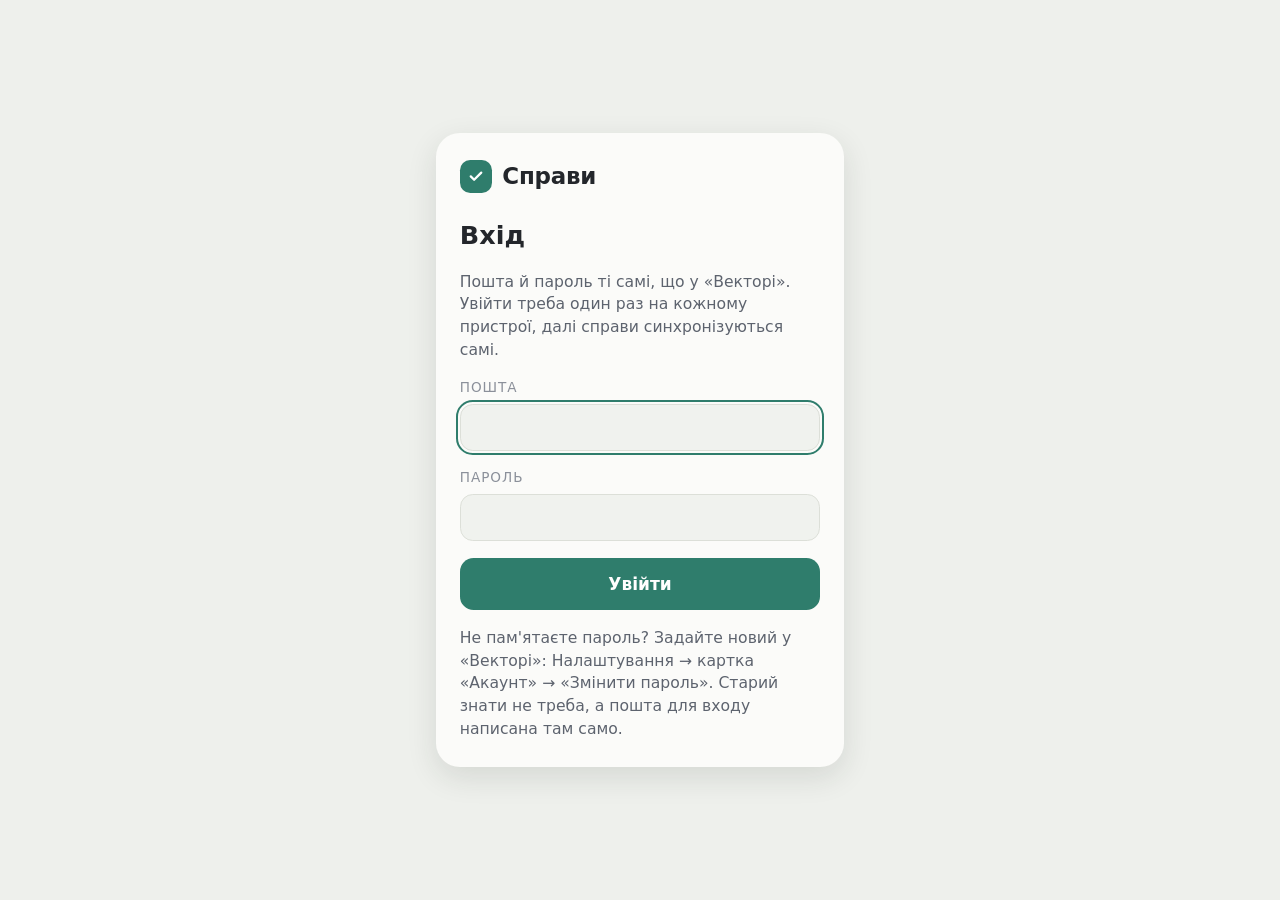
==== index.html @ 775b9eae "Дата: свій календарик з понеділка, дата як 16.11.2026 Чому: рідне поле дати малює календар мовою бра" ====
<!DOCTYPE html>
<html lang="uk">
<head>
<meta charset="utf-8">
<!-- resizes-content: коли відкрита клавіатура, панель додавання стоїть над нею, а не під -->
<meta name="viewport" content="width=device-width, initial-scale=1, viewport-fit=cover, interactive-widget=resizes-content">
<title>Справи</title>
<link rel="preconnect" href="https://fonts.googleapis.com">
<link rel="preconnect" href="https://fonts.gstatic.com" crossorigin>
<link href="https://fonts.googleapis.com/css2?family=Onest:wght@500;600;700&family=Golos+Text:wght@400;500;600&display=swap" rel="stylesheet">
<link rel="stylesheet" href="tasks.css">
<link rel="manifest" href="manifest.webmanifest">
<link rel="icon" href="icon.svg" type="image/svg+xml">
<link rel="apple-touch-icon" href="apple-touch-icon.png">
<meta name="theme-color" content="#16181d" media="(prefers-color-scheme: dark)">
<meta name="theme-color" content="#eef0ec" media="(prefers-color-scheme: light)">
<meta name="mobile-web-app-capable" content="yes">
<meta name="apple-mobile-web-app-capable" content="yes">
<meta name="apple-mobile-web-app-title" content="Справи">
<meta name="format-detection" content="telephone=no">
<!-- Виконується лише код цього сайту, а звʼязок — тільки з базою -->
<meta http-equiv="Content-Security-Policy" content="default-src 'self'; script-src 'self'; style-src 'self' 'unsafe-inline' https://fonts.googleapis.com; font-src 'self' data: https://fonts.gstatic.com; img-src 'self' data: blob:; connect-src 'self' https://kcxqienzhopnsqmykhqv.supabase.co https://api.mymemory.translated.net; worker-src 'self'; manifest-src 'self'; object-src 'none'; base-uri 'self'; form-action 'self'">
</head>
<body>

<!-- Вхід — поштою й паролем, один раз на кожному пристрої: далі він памʼятається. -->
<div class="login" id="login" hidden>
  <form class="login-card" id="loginForm" novalidate>
    <div class="brand"><span class="brand-mark"><svg width="18" height="18" viewBox="0 0 24 24" fill="none" stroke="currentColor" stroke-width="3" stroke-linecap="round" stroke-linejoin="round"><path d="M5 12.5l4.5 4.5L19 7.5"/></svg></span>Справи</div>
    <h1 class="login-title">Вхід</h1>
    <p class="login-hint">Пошта й пароль ті самі, що у «Векторі». Увійти треба один раз на кожному пристрої, далі справи синхронізуються самі.</p>
    <div class="field">
      <label for="lgEmail">Пошта</label>
      <input id="lgEmail" type="email" autocomplete="username" required>
    </div>
    <div class="field">
      <label for="lgPass">Пароль</label>
      <input id="lgPass" type="password" autocomplete="current-password" required>
    </div>
    <p class="login-err" id="lgErr" role="alert" hidden></p>
    <button class="btn primary" id="lgBtn" type="submit">Увійти</button>
    <p class="login-hint">Не пам'ятаєте пароль? Задайте новий у «Векторі»: Налаштування → картка «Акаунт» → «Змінити пароль». Старий знати не треба, а пошта для входу написана там само.</p>
  </form>
</div>

<div class="app" id="app" hidden>
  <aside class="side" id="side">
    <div class="brand"><span class="brand-mark"><svg width="18" height="18" viewBox="0 0 24 24" fill="none" stroke="currentColor" stroke-width="3" stroke-linecap="round" stroke-linejoin="round"><path d="M5 12.5l4.5 4.5L19 7.5"/></svg></span>Справи</div>
    <button class="btn-create" id="create" type="button"><svg width="18" height="18" viewBox="0 0 24 24" fill="none" stroke="currentColor" stroke-width="2.5" stroke-linecap="round"><path d="M12 5v14M5 12h14"/></svg>Нове завдання</button>
    <nav class="nav" id="views"></nav>
    <div class="side-label"><span>Списки</span></div>
    <div class="nav" id="lists"></div>
    <form class="new-list" id="newListForm"><input id="newListName" placeholder="Новий список" autocomplete="off" aria-label="Назва нового списку"><button class="icon-btn" type="submit" aria-label="Створити список"><svg width="20" height="20" viewBox="0 0 24 24" fill="none" stroke="currentColor" stroke-width="2.2" stroke-linecap="round"><path d="M12 5v14M5 12h14"/></svg></button></form>
    <div class="side-foot">
      <div>Тема</div>
      <div class="seg" id="themes"></div>
      <div>Розмір тексту</div>
      <div class="seg" id="sizes"></div>
      <div class="sync" id="sync" data-s="wait"><i></i><span>Підключення…</span></div>
    </div>
  </aside>
  <main class="main">
    <!-- Телефон: компактна шапка, що не їде з прокруткою, — дата, поступ дня й вкладки списків -->
    <div class="topbar" id="topbar">
      <div class="topbar-row">
        <button class="icon-btn" id="menuBtn" type="button" aria-label="Меню"><svg width="22" height="22" viewBox="0 0 24 24" fill="none" stroke="currentColor" stroke-width="2" stroke-linecap="round"><path d="M4 7h16M4 12h16M4 17h16"/></svg></button>
        <div class="top-title" id="topTitle">Справи</div>
        <div class="top-prog" id="topProg"></div>
      </div>
      <div class="tabs" id="mtabs" role="tablist" hidden></div>
    </div>
    <header class="head" id="head"></header>
    <div class="board" id="board"></div>
  </main>
  <!-- Телефон: розділи внизу, під великим пальцем, і кнопка нового завдання -->
  <nav class="bnav" id="bnav" aria-label="Розділи"></nav>
  <button class="fab" id="fab" type="button" aria-label="Нове завдання"><svg width="26" height="26" viewBox="0 0 24 24" fill="none" stroke="currentColor" stroke-width="2.4" stroke-linecap="round"><path d="M12 5v14M5 12h14"/></svg></button>
</div>
<div id="layer"></div>
<div id="sheet"></div>
<!-- План на день, «Що заважає?» і двохвилинний таймер — шарами, одне над одним -->
<div id="plan"></div>
<div id="help"></div>
<div id="kick"></div>
<div id="toast-slot"></div>
<!-- Переклад назви завдання: з'являється при наведенні чи тапом по значку -->
<div id="tip" class="tip" role="tooltip" hidden></div>

<script src="config.js"></script>
<script src="lingo.js"></script>
<script src="calendar.js"></script>
<script src="datepick.js"></script>
<script src="tasks.js"></script>
</body>
</html>
---- tasks.css ----
/* Справи — особистий список задач. Палітра темна за замовчуванням і м'яка:
   графітовий фон, не чисто білий текст, приглушений шавлієвий акцент. */

:root {
  --bg: #16181d;
  --surface: #1e2128;
  --surface-2: #272b34;
  --line: #323743;
  --fg: #e3e5ea;
  --muted: #9aa0ad;
  --faint: #6c7280;
  --accent: #82c8b8;
  --accent-ink: #0f2a24;
  --accent-soft: rgba(130, 200, 184, .14);
  --warn: #e7a17f;
  --warn-soft: rgba(231, 161, 127, .14);
  --star: #e8c776;
  --sky: #8fb0e0;
  --shadow: 0 10px 30px rgba(0, 0, 0, .35);
  --font-display: "Onest", "Segoe UI", system-ui, sans-serif;
  --font-body: "Golos Text", "Segoe UI", system-ui, sans-serif;
  --fs: 17px;
  color-scheme: dark;
}
@media (prefers-color-scheme: light) {
  :root:not([data-theme="dark"]) {
    --bg: #eef0ec; --surface: #fbfbf9; --surface-2: #f0f2ee; --line: #dcdfd8;
    --fg: #23262b; --muted: #5d636e; --faint: #8b909a;
    --accent: #2f7d6c; --accent-ink: #ffffff; --accent-soft: rgba(47, 125, 108, .11);
    --warn: #b65a35; --warn-soft: rgba(182, 90, 53, .1); --star: #c08a12; --sky: #4f78b8;
    --shadow: 0 10px 30px rgba(30, 40, 35, .12);
    color-scheme: light;
  }
}
:root[data-theme="light"] {
  --bg: #eef0ec; --surface: #fbfbf9; --surface-2: #f0f2ee; --line: #dcdfd8;
  --fg: #23262b; --muted: #5d636e; --faint: #8b909a;
  --accent: #2f7d6c; --accent-ink: #ffffff; --accent-soft: rgba(47, 125, 108, .11);
  --warn: #b65a35; --warn-soft: rgba(182, 90, 53, .1); --star: #c08a12; --sky: #4f78b8;
  --shadow: 0 10px 30px rgba(30, 40, 35, .12);
  color-scheme: light;
}

* { box-sizing: border-box; }
html { font-size: var(--fs); -webkit-text-size-adjust: 100%; }
html, body { height: 100%; }
body {
  margin: 0; background: var(--bg); color: var(--fg); font-family: var(--font-body); font-size: 1rem; line-height: 1.45;
  padding-top: env(safe-area-inset-top, 0px); padding-bottom: env(safe-area-inset-bottom, 0px);
}
[hidden] { display: none !important; }
button, input, textarea, select { font: inherit; color: inherit; }
button { cursor: pointer; background: none; border: 0; padding: 0; }
:focus-visible { outline: 2px solid var(--accent); outline-offset: 2px; border-radius: 6px; }
@media (prefers-reduced-motion: reduce) { * { transition: none !important; animation: none !important; } }

/* ---------- вхід ---------- */
.login { min-height: 100%; display: grid; place-items: center; padding: 1.5rem max(16px, env(safe-area-inset-right, 0px)) 1.5rem max(16px, env(safe-area-inset-left, 0px)); }
.login-card { width: min(24rem, 100%); background: var(--surface); border-radius: 1.4rem; padding: 1.6rem 1.4rem; display: flex; flex-direction: column; gap: 1rem; box-shadow: var(--shadow); }
.login-title { font-family: var(--font-display); font-size: 1.5rem; margin: .4rem 0 0; }
.login-hint { margin: 0; color: var(--muted); font-size: .92rem; }
.login-err { margin: 0; color: var(--warn); font-size: .92rem; }
.login .btn.primary { padding: .75rem 1rem; }

/* ---------- каркас ---------- */
/* рядок сітки рівно у висоту вікна: інакше дошка росла б з найдовшим списком і горталась би вся сторінка */
.app { display: grid; grid-template-columns: min(17rem, 300px) 1fr; grid-template-rows: minmax(0, 1fr); height: 100%; }
.side {
  padding-block: 1.25rem; padding-left: max(16px, env(safe-area-inset-left, 0px)); padding-right: 1rem;
  display: flex; flex-direction: column; gap: 1.25rem; overflow-y: auto; border-right: 1px solid var(--line);
}
.brand { display: flex; align-items: center; gap: .6rem; font-family: var(--font-display); font-weight: 700; font-size: 1.35rem; letter-spacing: -.01em; }
.brand-mark { width: 1.9rem; height: 1.9rem; border-radius: .6rem; background: var(--accent); color: var(--accent-ink); display: grid; place-items: center; flex: none; }
.btn-create {
  display: inline-flex; align-items: center; gap: .55rem; align-self: flex-start;
  background: var(--accent); color: var(--accent-ink); font-weight: 600; padding: .75rem 1.2rem; border-radius: 1rem;
}
.btn-create:hover { filter: brightness(1.06); }
.nav { display: flex; flex-direction: column; gap: .15rem; }
.nav-item { display: flex; align-items: center; gap: .7rem; padding: .6rem .8rem; border-radius: .75rem; text-align: left; width: 100%; color: var(--muted); }
.nav-item:hover { background: var(--surface-2); color: var(--fg); }
.nav-item[aria-current="true"] { background: var(--accent-soft); color: var(--fg); font-weight: 600; }
.nav-item .count { margin-left: auto; font-size: .85rem; color: var(--faint); font-variant-numeric: tabular-nums; }
.side-label { font-size: .78rem; text-transform: uppercase; letter-spacing: .08em; color: var(--faint); padding: 0 .8rem; }
/* Рядок списку: квадратик — показувати на дошці чи ні, назва — відкрити список */
.list-row { display: flex; align-items: center; gap: .2rem; padding: 0 .5rem 0 .3rem; border-radius: .75rem; }
.list-row:hover { background: var(--surface-2); }
.list-row[aria-current="true"] { background: var(--accent-soft); }
.list-row.drop-before { box-shadow: inset 0 2px 0 var(--accent); }
.list-row.drop-after { box-shadow: inset 0 -2px 0 var(--accent); }
.list-row .dot { position: relative; width: 2.2rem; height: 2.4rem; flex: none; display: grid; place-items: center; border-radius: .6rem; }
.list-row .dot::before { content: ""; width: 1.05rem; height: 1.05rem; border-radius: .35rem; border: 2px solid var(--c); box-sizing: border-box; }
.list-row .dot[aria-checked="true"]::before { background: var(--c); }
.list-row .dot[aria-checked="true"]::after { content: ""; position: absolute; left: 50%; top: 50%; width: .32rem; height: .6rem; border: solid var(--bg); border-width: 0 2px 2px 0; transform: translate(-50%, -62%) rotate(45deg); }
.list-row .name { flex: 1; min-width: 0; padding: .55rem .3rem; text-align: left; overflow: hidden; text-overflow: ellipsis; white-space: nowrap; }
.list-row .dot[aria-checked="false"] + .name { color: var(--muted); }
.list-row .count { font-size: .85rem; color: var(--faint); font-variant-numeric: tabular-nums; }
.new-list { display: flex; gap: .4rem; padding: 0 .3rem; }
.new-list input { flex: 1; min-width: 0; background: var(--surface); border: 1px solid var(--line); border-radius: .7rem; padding: .5rem .7rem; }
.side-foot { margin-top: auto; display: flex; flex-direction: column; gap: .6rem; font-size: .88rem; color: var(--muted); }
.seg { display: inline-flex; align-self: flex-start; background: var(--surface); border: 1px solid var(--line); border-radius: .7rem; padding: .2rem; gap: .2rem; }
.seg button { padding: .3rem .65rem; border-radius: .5rem; color: var(--muted); font-size: .88rem; }
.seg button[aria-pressed="true"] { background: var(--surface-2); color: var(--fg); }
.sync { display: flex; align-items: center; gap: .5rem; }
.sync i { width: .55rem; height: .55rem; border-radius: 50%; background: var(--faint); flex: none; }
.sync[data-s="ok"] i { background: var(--accent); }
.sync[data-s="local"] i, .sync[data-s="error"] i { background: var(--warn); }

.main { min-width: 0; min-height: 0; display: flex; flex-direction: column; height: 100%; }
.topbar { display: none; align-items: center; gap: .8rem; padding-block: .8rem; padding-left: max(16px, env(safe-area-inset-left, 0px)); padding-right: max(16px, env(safe-area-inset-right, 0px)); border-bottom: 1px solid var(--line); }
.icon-btn { width: 2.4rem; height: 2.4rem; border-radius: .75rem; display: grid; place-items: center; color: var(--muted); flex: none; }
.icon-btn:hover { background: var(--surface-2); color: var(--fg); }

.head { display: flex; flex-wrap: wrap; align-items: flex-end; justify-content: space-between; gap: .6rem 1.5rem; padding-block: 1.4rem .1rem; padding-left: 1.25rem; padding-right: max(16px, env(safe-area-inset-right, 0px)); }
.head-date { font-family: var(--font-display); font-weight: 700; font-size: 1.75rem; letter-spacing: -.015em; line-height: 1.15; text-wrap: balance; }
.head-sum { display: flex; align-items: center; gap: .8rem; color: var(--muted); font-size: .95rem; flex-wrap: wrap; }
.head-sum b { color: var(--fg); font-weight: 600; }
.head-sum .late { color: var(--warn); }
.bar { width: 9rem; height: .45rem; border-radius: 999px; background: var(--line); overflow: hidden; }
.bar i { display: block; height: 100%; background: var(--accent); border-radius: inherit; transition: width .4s ease; }

.board {
  flex: 1; min-height: 0; overflow: auto; display: flex; align-items: flex-start; gap: 1rem;
  padding-block: 1.25rem; padding-left: 1.25rem; padding-right: max(16px, env(safe-area-inset-right, 0px));
}
/* Колонки ділять ширину порівну, тож кілька списків уміщаються й з великим текстом.
   Довгий список гортається всередині своєї колонки, не рухаючи решту дошки. */
.col { flex: 1 1 0; min-width: 14rem; max-height: 100%; background: var(--surface); border-radius: 1.25rem; padding: 1rem .6rem .7rem; display: flex; flex-direction: column; gap: .2rem; }
/* один список на всю ширину читати важко: обмежуємо й ставимо по центру */
.col:only-child { max-width: 52rem; margin-inline: auto; }
.col-body {
  flex: 1 1 auto; min-height: 0; overflow-y: auto; overscroll-behavior: contain; display: flex; flex-direction: column; gap: .2rem;
  scrollbar-width: thin; scrollbar-color: var(--line) transparent;
  /* краї м'яко згасають: рядок, що ховається за край, не виглядає обрізаним */
  padding-block: .5rem; margin-block: -.3rem;
  -webkit-mask-image: linear-gradient(to bottom, transparent, #000 .6rem, #000 calc(100% - .6rem), transparent);
  mask-image: linear-gradient(to bottom, transparent, #000 .6rem, #000 calc(100% - .6rem), transparent);
}
.board { scrollbar-width: thin; scrollbar-color: var(--line) transparent; }
.col.drop-col { outline: 2px dashed color-mix(in srgb, var(--accent) 55%, transparent); outline-offset: -2px; }
.col-dot { width: .75rem; height: .75rem; border-radius: 50%; background: var(--c); flex: none; }
.pill { font-size: .8rem; font-weight: 600; color: var(--muted); background: var(--surface-2); border-radius: 999px; padding: .1rem .55rem; font-variant-numeric: tabular-nums; }
/* Назва списку — звичайним текстом: крапка й лічильник ідуть у рядку разом з нею, слова
   переносяться цілими (не «COMPRA / S»), а кнопку «⋮» в куті обтікає лише перший рядок. */
.col-head { padding: 0 .35rem .35rem .55rem; }
.col-head::after { content: ""; display: block; clear: both; }
.col-head .menu-wrap { float: right; margin: -.1rem -.1rem .1rem .3rem; }
.col-title { font-family: var(--font-display); font-weight: 600; font-size: 1.05rem; line-height: 1.35; overflow-wrap: break-word; text-wrap: pretty; padding-top: .3rem; }
.col-title .col-dot { display: inline-block; vertical-align: .06em; margin-right: .45rem; }
.col-title .pill { display: inline-block; vertical-align: .1em; margin-left: .4rem; }
/* у вузькій колонці лічильник ховаємо: він є біля списку в меню, а назві так просторіше */
.col { container-type: inline-size; }
@container (max-width: 19rem) { .col-title .pill { display: none; } }
.tabs { display: flex; gap: .5rem; overflow-x: auto; scrollbar-width: none; flex: none; padding-bottom: .1rem; }
.tabs::-webkit-scrollbar { display: none; }
.tab { flex: none; display: inline-flex; align-items: center; gap: .45rem; padding: .45rem .9rem; border-radius: 999px; background: var(--surface); color: var(--muted); border: 1px solid var(--line); }
.tab .col-dot { width: .6rem; height: .6rem; }
.tab[aria-selected="true"] { background: color-mix(in srgb, var(--c) 24%, var(--surface)); color: var(--fg); border-color: transparent; font-weight: 600; }
.tab small { font-size: .8rem; color: var(--faint); font-variant-numeric: tabular-nums; }

.menu-wrap { position: relative; }
.menu { position: absolute; right: 0; top: 2.6rem; z-index: 20; min-width: 15rem; background: var(--surface-2); border: 1px solid var(--line); border-radius: 1rem; box-shadow: var(--shadow); padding: .4rem; display: flex; flex-direction: column; }
.menu button { text-align: left; padding: .55rem .75rem; border-radius: .6rem; }
.menu button:hover { background: var(--surface); }
.menu .danger { color: var(--warn); }
.menu hr { border: 0; border-top: 1px solid var(--line); margin: .3rem .2rem; }
.swatches { display: flex; gap: .45rem; padding: .45rem .75rem; flex-wrap: wrap; }
.swatches button { width: 1.5rem; height: 1.5rem; border-radius: 50%; background: var(--c); padding: 0; }
.swatches button[aria-pressed="true"] { box-shadow: 0 0 0 2px var(--surface-2), 0 0 0 4px var(--fg); }
.menu-label { font-size: .78rem; color: var(--faint); padding: .3rem .75rem 0; text-transform: uppercase; letter-spacing: .07em; }

.add-row { display: flex; align-items: center; gap: .75rem; padding: .55rem; border-radius: .8rem; color: var(--accent); font-weight: 500; width: 100%; text-align: left; }
.add-row:hover { background: var(--surface-2); }
.add-input { display: flex; align-items: center; gap: .75rem; padding: .35rem .55rem; }
.add-input input { flex: 1; min-width: 0; background: var(--surface-2); border: 1px solid var(--line); border-radius: .7rem; padding: .55rem .75rem; }

/* ---------- завдання ---------- */
.task { display: flex; align-items: flex-start; gap: .75rem; padding: .6rem .55rem; border-radius: .9rem; }
.task:hover { background: var(--surface-2); }
.task.sub { margin-left: 2.2rem; padding-block: .45rem; }
.task[draggable="true"] { cursor: grab; }
.task.dragging { opacity: .35; }
.task.drop-before { box-shadow: inset 0 2px 0 var(--accent); }
.task.drop-after { box-shadow: inset 0 -2px 0 var(--accent); }
.check { flex: none; width: 1.45rem; height: 1.45rem; margin-top: .05rem; border-radius: 50%; border: 2px solid var(--faint); display: grid; place-items: center; transition: border-color .15s, background .15s; }
.check:hover { border-color: var(--accent); }
.check:hover::after { content: ""; width: .32rem; height: .6rem; border: solid var(--accent); border-width: 0 2px 2px 0; transform: rotate(45deg) translate(-1px, -1px); }
.task.done .check, .task.completing .check { background: var(--accent); border-color: var(--accent); }
.task.done .check::after, .task.completing .check::after { content: ""; width: .32rem; height: .6rem; border: solid var(--accent-ink); border-width: 0 2px 2px 0; transform: rotate(45deg) translate(-1px, -1px); }
.task.completing { opacity: .45; transition: opacity .35s ease .1s; }
.task.completing .check { animation: pop .3s ease; }
@keyframes pop { 50% { transform: scale(1.18); } }
.task-body { flex: 1; min-width: 0; text-align: left; display: flex; flex-direction: column; gap: .3rem; }
.task-title { overflow-wrap: anywhere; }
.task.done .task-title, .task.completing .task-title { text-decoration: line-through; color: var(--faint); }
.task-notes { font-size: .88rem; color: var(--muted); overflow: hidden; display: -webkit-box; -webkit-line-clamp: 2; -webkit-box-orient: vertical; }
.chips { display: flex; flex-wrap: wrap; gap: .35rem; }
.chip { display: inline-flex; align-items: center; gap: .3rem; font-size: .82rem; padding: .15rem .55rem; border-radius: 999px; border: 1px solid var(--line); color: var(--muted); font-variant-numeric: tabular-nums; }
.chip.today { border-color: transparent; background: var(--accent-soft); color: var(--accent); }
.chip.late { border-color: transparent; background: var(--warn-soft); color: var(--warn); }
.chip.list { border-color: transparent; color: var(--fg); background: color-mix(in srgb, var(--c) 18%, transparent); }
.chip.focus { border-color: transparent; background: var(--accent-soft); color: var(--accent); font-weight: 600; }
.chip.stuck { border-color: transparent; background: var(--warn-soft); color: var(--warn); }
.star { flex: none; width: 2rem; height: 2rem; margin-top: -.25rem; border-radius: .6rem; display: grid; place-items: center; color: var(--faint); opacity: 0; }
.task:hover .star, .star.on, .star:focus-visible { opacity: 1; }
.star.on { color: var(--star); }
.star:hover { background: var(--surface); }
@media (hover: none) { .star { opacity: .55; } }

.done-toggle { display: flex; align-items: center; gap: .55rem; padding: .6rem .55rem; color: var(--muted); font-weight: 500; width: 100%; text-align: left; border-radius: .8rem; }
.done-toggle:hover { background: var(--surface-2); }
.done-toggle svg { transition: transform .15s; }
.done-toggle[aria-expanded="true"] svg { transform: rotate(90deg); }
.more { align-self: flex-start; margin: .2rem .55rem; font-size: .9rem; color: var(--accent); }
.empty { padding: 1rem .55rem 1.2rem; color: var(--faint); font-size: .92rem; }

.flat { width: min(46rem, 100%); background: var(--surface); border-radius: 1.25rem; padding: 1.1rem .6rem .7rem; display: flex; flex-direction: column; gap: .2rem; }
.flat h2 { font-family: var(--font-display); font-weight: 600; font-size: 1.35rem; margin: 0 .55rem .4rem; }
.group-label { font-size: .8rem; text-transform: uppercase; letter-spacing: .08em; color: var(--faint); padding: .8rem .55rem .2rem; }

/* ---------- картка завдання ---------- */
.scrim { position: fixed; inset: 0; background: rgba(0, 0, 0, .35); z-index: 30; }
.drawer {
  position: fixed; top: 0; right: 0; bottom: 0; width: min(30rem, 100%); z-index: 31; background: var(--surface);
  box-shadow: var(--shadow); display: flex; flex-direction: column; gap: 1rem; overflow-y: auto;
  padding-top: calc(1rem + env(safe-area-inset-top, 0px)); padding-bottom: calc(1rem + env(safe-area-inset-bottom, 0px));
  padding-left: 1.25rem; padding-right: max(1.25rem, env(safe-area-inset-right, 0px));
}
.drawer > * { flex-shrink: 0; }   /* довга картка прокручується, а не сплющує поля */
.drawer-head { display: flex; align-items: center; gap: .5rem; }
.drawer-head .crumb { flex: 1; min-width: 0; color: var(--muted); font-size: .9rem; overflow-wrap: anywhere; }
.drawer .star { opacity: 1; margin-top: 0; }
.title-input { width: 100%; font-family: var(--font-display); font-size: 1.35rem; font-weight: 600; background: transparent; border: 0; border-bottom: 1px solid var(--line); padding: .3rem 0 .5rem; resize: none; }
.title-input:focus { outline: none; border-color: var(--accent); }
.decaps { align-self: flex-start; font-size: .85rem; color: var(--accent); padding: .3rem .1rem; }
.decaps:hover { text-decoration: underline; }
/* картка: «Важливо», «Головне сьогодні» й місце в матриці */
.d-flags { display: flex; flex-wrap: wrap; align-items: center; gap: .5rem; }
.flag { display: inline-flex; align-items: center; gap: .4rem; padding: .45rem .85rem; border-radius: 999px; border: 1px solid var(--line); color: var(--muted); font-size: .9rem; }
.flag:hover { color: var(--fg); }
.flag.on { background: var(--accent-soft); color: var(--accent); border-color: transparent; font-weight: 600; }
.d-quad { font-size: .82rem; color: var(--faint); }
.stuck-hint {
  display: flex; align-items: center; justify-content: space-between; gap: .6rem .9rem; flex-wrap: wrap;
  padding: .7rem .9rem; border-radius: .9rem; background: var(--warn-soft); font-size: .92rem;
}
.stuck-hint .btn { display: inline-flex; align-items: center; gap: .3rem; padding: .45rem .85rem; }
.quiet-link { display: inline-flex; align-items: center; gap: .4rem; align-self: flex-start; color: var(--muted); font-size: .9rem; padding: .3rem .1rem; }
.quiet-link:hover { color: var(--fg); }
.link-btn { color: var(--accent); font-weight: 600; font-size: .9rem; padding: .3rem .2rem; }
.link-btn:hover { text-decoration: underline; }

/* ---------- «Сьогодні»: план дня й головне ---------- */
.group-row { display: flex; align-items: center; justify-content: space-between; gap: .5rem; padding: .8rem .55rem .2rem; }
.group-row .group-label { padding: 0; }
.empty.win { color: var(--accent); }
.plan-card { display: flex; align-items: center; flex-wrap: wrap; gap: .7rem .9rem; margin: .3rem .55rem .5rem; padding: .9rem 1rem; border-radius: 1rem; background: var(--accent-soft); }
.plan-card .plan-text { flex: 1 1 13rem; min-width: 0; display: flex; flex-direction: column; gap: .15rem; }
.plan-card .plan-text span { color: var(--muted); font-size: .9rem; }
.plan-bar { display: flex; align-items: center; gap: .6rem; margin: .4rem .55rem .2rem; padding: .45rem .45rem .45rem .9rem; border-radius: 1rem; background: var(--accent-soft); }
.plan-bar .plan-text { flex: 1; min-width: 0; }
.plan-bar .btn { padding: .45rem .9rem; }
.plan-ico { color: var(--accent); display: grid; place-items: center; flex: none; }
.focus-pill { display: inline-flex; align-items: center; gap: .4rem; padding: .35rem .8rem; border-radius: 999px; background: var(--accent-soft); color: var(--accent); font-weight: 600; font-size: .9rem; font-variant-numeric: tabular-nums; }
.head-sum .btn { display: inline-flex; align-items: center; gap: .35rem; padding: .45rem .9rem; }

/* ---------- Матриця ---------- */
.flat.wide { width: min(64rem, 100%); }
.matrix-rule { margin: 0 .55rem .7rem; color: var(--faint); font-size: .85rem; }
.matrix { display: grid; grid-template-columns: 1fr 1fr; gap: .9rem; }
.quad { min-width: 0; display: flex; flex-direction: column; gap: .1rem; border: 1px solid var(--line); border-radius: 1rem; padding: .75rem .35rem .45rem; }
.quad-head { display: flex; align-items: center; gap: .55rem; padding: 0 .55rem; }
.qnum { flex: none; width: 1.5rem; height: 1.5rem; border-radius: .5rem; display: grid; place-items: center; font-size: .8rem; font-weight: 700; color: var(--bg); background: var(--qc); }
.q1 { --qc: var(--warn); }
.q2 { --qc: var(--accent); }
.q3 { --qc: var(--sky); }
.q4 { --qc: var(--faint); }
.quad-name { flex: 1; min-width: 0; font-family: var(--font-display); font-weight: 600; }
.quad-hint { padding: .1rem .55rem .35rem 2.6rem; color: var(--faint); font-size: .82rem; }
.matrix .star { opacity: .55; }
.matrix .star.on, .matrix .task:hover .star { opacity: 1; }

/* ---------- вікна: план дня, «Що заважає?», таймер ---------- */
.modal-scrim { position: fixed; inset: 0; background: rgba(0, 0, 0, .4); }
#plan .modal-scrim { z-index: 34; }
#plan .modal { z-index: 35; }
#help .modal-scrim { z-index: 36; }
#help .modal { z-index: 37; }
#kick .modal-scrim { z-index: 38; background: rgba(0, 0, 0, .6); }
#kick .modal { z-index: 39; }
.modal {
  position: fixed; left: 50%; top: 50%; transform: translate(-50%, -50%); width: min(34rem, calc(100% - 32px));
  max-height: calc(100dvh - 9rem); overflow-y: auto; background: var(--surface); border-radius: 1.4rem; box-shadow: var(--shadow);
  padding: 1.1rem 1.3rem 1.3rem; display: flex; flex-direction: column; gap: .9rem;
}
.modal > *, .tri > *, .pick > * { flex-shrink: 0; }
.modal-head { display: flex; align-items: center; justify-content: space-between; gap: .5rem; }
.steps { display: flex; gap: .9rem; font-size: .78rem; color: var(--faint); text-transform: uppercase; letter-spacing: .07em; }
.steps .on { color: var(--accent); font-weight: 600; }
.steps .past { text-decoration: line-through; }
.steps button { letter-spacing: inherit; text-transform: inherit; color: var(--muted); text-decoration: underline; text-underline-offset: .25em; }
.steps button:hover { color: var(--fg); }
.tri, .pick { display: flex; flex-direction: column; gap: .9rem; }
.modal-title { font-family: var(--font-display); font-weight: 700; font-size: 1.35rem; text-wrap: balance; }
.modal-sub { color: var(--muted); font-size: .95rem; margin-top: -.5rem; }
.tri-card { display: flex; flex-direction: column; align-items: flex-start; gap: .5rem; padding: 1rem; border-radius: 1rem; background: var(--surface-2); }
.tri-title { font-size: 1.1rem; font-weight: 600; overflow-wrap: anywhere; }
.tri-meta { color: var(--warn); font-size: .9rem; }
.tri-actions { display: grid; grid-template-columns: repeat(3, 1fr); gap: .5rem; }
.tri-actions .btn { padding: .65rem .4rem; }
.tri-foot { display: flex; align-items: center; justify-content: space-between; gap: .5rem; }
.insight { padding: .7rem .9rem; border-radius: .9rem; background: var(--accent-soft); font-size: .9rem; }
.cands { display: flex; flex-direction: column; gap: .35rem; }
.cand { display: flex; align-items: flex-start; gap: .7rem; padding: .65rem .75rem; border-radius: .9rem; border: 1px solid var(--line); text-align: left; }
.cand:hover:not(:disabled) { background: var(--surface-2); }
.cand.on { background: var(--accent-soft); border-color: transparent; }
.cand:disabled { opacity: .45; cursor: default; }
.cand-mark { flex: none; display: grid; color: var(--faint); margin-top: .1rem; }
.cand.on .cand-mark { color: var(--accent); }
.cand-body { min-width: 0; display: flex; flex-direction: column; gap: .15rem; }
.cand-title { overflow-wrap: anywhere; }
.cand-meta { font-size: .82rem; color: var(--muted); }
.modal-foot { position: sticky; bottom: -1.3rem; display: flex; align-items: center; justify-content: space-between; gap: .8rem; padding: .7rem 0 .2rem; background: var(--surface); }
.pick-count { color: var(--muted); font-variant-numeric: tabular-nums; }
.thoughts { display: flex; flex-direction: column; gap: .4rem; }
.thought { padding: .7rem .9rem; border-radius: .9rem; border: 1px solid var(--line); text-align: left; }
.thought:hover { background: var(--surface-2); }
.link-btn.back { align-self: flex-start; color: var(--muted); font-weight: 500; }
.thought-quote { font-family: var(--font-display); font-size: 1.25rem; font-weight: 600; text-wrap: balance; }
.distortion { align-self: flex-start; margin-top: -.3rem; padding: .2rem .65rem; border-radius: 999px; background: var(--accent-soft); color: var(--accent); font-size: .78rem; font-weight: 600; letter-spacing: .04em; text-transform: uppercase; }
.reframe { margin: 0; line-height: 1.55; }
.help-act { display: flex; flex-direction: column; gap: .75rem; }
.help-act > .btn { align-self: flex-start; display: inline-flex; align-items: center; gap: .35rem; }
.help-act > .link-btn { align-self: flex-start; }
.help-input { width: 100%; padding: .65rem .8rem; border-radius: .75rem; border: 1px solid var(--line); background: var(--surface-2); }
.help-row { display: flex; align-items: center; flex-wrap: wrap; gap: .6rem 1rem; }
.help-row.center { justify-content: center; }
.modal.kick { align-items: center; text-align: center; padding-block: 1.6rem; }
.kick-task { color: var(--muted); overflow-wrap: anywhere; }
.kick-time { font-family: var(--font-display); font-size: 4.5rem; font-weight: 700; line-height: 1; letter-spacing: -.02em; font-variant-numeric: tabular-nums; }
.kick-done { font-family: var(--font-display); font-size: 1.6rem; font-weight: 700; }
.modal.kick .modal-sub { margin-top: 0; }
.field { display: flex; flex-direction: column; gap: .35rem; }
.field label { font-size: .8rem; text-transform: uppercase; letter-spacing: .07em; color: var(--faint); }
.field input, .field select, .field textarea, .dp-field { background: var(--surface-2); border: 1px solid var(--line); border-radius: .75rem; padding: .6rem .75rem; width: 100%; }
.field textarea { min-height: 6rem; resize: vertical; }
.row2 { display: grid; grid-template-columns: 1fr 1fr; gap: .8rem; }
.row2 > * { min-width: 0; }
.quick { display: flex; gap: .4rem; flex-wrap: wrap; }
.quick button { font-size: .85rem; padding: .3rem .7rem; border: 1px solid var(--line); border-radius: 999px; color: var(--muted); }
.quick button:hover { color: var(--fg); border-color: var(--faint); }
.drawer-foot { margin-top: auto; display: flex; gap: .6rem; justify-content: space-between; align-items: center; padding-top: .6rem; border-top: 1px solid var(--line); flex-wrap: wrap; }
.drawer-foot > div { display: flex; gap: .6rem; }
.btn { padding: .6rem 1rem; border-radius: .8rem; border: 1px solid var(--line); }
.btn:hover { background: var(--surface-2); }
.btn.primary { background: var(--accent); color: var(--accent-ink); border-color: transparent; font-weight: 600; }
.btn.primary:disabled { opacity: .6; cursor: default; }
.btn.danger { color: var(--warn); }
.btn.danger.armed { background: var(--warn); color: var(--bg); border-color: transparent; }

.toast {
  position: fixed; left: 50%; bottom: calc(1.25rem + env(safe-area-inset-bottom, 0px)); transform: translateX(-50%); z-index: 40;
  background: var(--fg); color: var(--bg); padding: .7rem 1rem; border-radius: .9rem; display: flex; gap: 1rem; align-items: center;
  box-shadow: var(--shadow); width: max-content; max-width: calc(100% - 32px);
}
.toast.top { top: calc(1rem + env(safe-area-inset-top, 0px)); bottom: auto; }
.toast button { color: var(--bg); font-weight: 600; text-decoration: underline; }

/* ---------- панель нового завдання (телефон) ---------- */
.sheet-scrim { position: fixed; inset: 0; background: rgba(0, 0, 0, .35); z-index: 32; }
.add-sheet {
  position: fixed; left: 0; right: 0; bottom: 0; z-index: 33; background: var(--surface); border-radius: 1.4rem 1.4rem 0 0; box-shadow: var(--shadow);
  display: flex; flex-direction: column; gap: .85rem;
  padding: 1.1rem max(16px, env(safe-area-inset-right, 0px)) calc(.9rem + env(safe-area-inset-bottom, 0px)) max(16px, env(safe-area-inset-left, 0px));
}
.sheet-input { width: 100%; font-size: 1.15rem; background: transparent; border: 0; border-bottom: 1px solid var(--line); padding: .3rem 0 .6rem; }
.sheet-input:focus { outline: none; border-color: var(--accent); }
.sheet-chips { display: flex; flex-wrap: wrap; gap: .45rem; }
.schip {
  position: relative; flex: none; display: inline-flex; align-items: center; gap: .35rem; padding: .5rem .8rem; border-radius: 999px;
  border: 1px solid var(--line); color: var(--muted); font-size: .9rem; white-space: nowrap;
}
.schip[aria-pressed="true"] { background: var(--accent-soft); color: var(--accent); border-color: transparent; }
.schip select { appearance: none; -webkit-appearance: none; background: transparent; border: 0; color: inherit; font: inherit; padding: 0; max-width: 10rem; }
.schip .col-dot { width: .6rem; height: .6rem; }
/* вибір дати — справжнє поле поверх кнопки, прозоре: дотик відкриває системний календар */
.sheet-actions { display: flex; justify-content: flex-end; gap: .6rem; }

/* ---------- «Зараз»: одна справа ---------- */
.flat.now { width: min(40rem, 100%); }
.now-head { display: flex; align-items: center; justify-content: space-between; flex-wrap: wrap; gap: .5rem; margin: 0 .55rem .4rem; }
.flat .now-head h2 { margin: 0; }
.seg.energy { align-self: auto; }
.seg.energy button[aria-pressed="true"] { background: var(--accent-soft); color: var(--accent); font-weight: 600; }
.now-card, .now-empty { margin: .3rem .55rem; padding: 1.4rem 1.3rem 1.1rem; border-radius: 1.2rem; background: var(--surface-2); }
.now-card { display: flex; flex-direction: column; align-items: flex-start; gap: .95rem; }
.now-title { font-family: var(--font-display); font-weight: 700; font-size: 1.6rem; line-height: 1.2; text-align: left; overflow-wrap: anywhere; text-wrap: balance; }
.now-title:hover { color: var(--accent); }
.now-step { display: flex; align-items: flex-start; gap: .75rem; align-self: stretch; padding: .75rem .9rem; border-radius: .9rem; background: var(--surface); overflow-wrap: anywhere; }
.now-step small { display: block; margin-bottom: .1rem; font-size: .72rem; text-transform: uppercase; letter-spacing: .08em; color: var(--faint); }
.now-go { display: inline-flex; align-items: center; gap: .55rem; font-size: 1.1rem; padding: .85rem 1.5rem; border-radius: 1rem; }
.now-mins { display: flex; align-items: center; flex-wrap: wrap; gap: .4rem; color: var(--faint); font-size: .9rem; }
.now-mins button { padding: .3rem .75rem; border: 1px solid var(--line); border-radius: 999px; color: var(--muted); font-size: .85rem; }
.now-mins button:hover { color: var(--fg); border-color: var(--faint); }
.now-actions { display: flex; flex-wrap: wrap; gap: .5rem; }
.now-next { margin: .7rem .55rem 0; color: var(--muted); font-size: .92rem; overflow-wrap: anywhere; }
.now-next b { color: var(--fg); font-weight: 500; }
.now-empty { display: flex; flex-direction: column; gap: .7rem; }
.now-empty-title { font-family: var(--font-display); font-weight: 700; font-size: 1.35rem; }
.now-empty p { margin: 0; color: var(--muted); }

/* таймер: кільце тане, поки йде час */
.kick-dial { display: grid; place-items: center; width: min(13rem, 62vw); aspect-ratio: 1; }
.kick-dial > * { grid-area: 1 / 1; }
.kick-ring { width: 100%; height: 100%; transform: rotate(-90deg); }
.kick-ring circle { fill: none; stroke-width: 7; }
.kick-ring .track { stroke: var(--surface-2); }
.kick-ring .arc { stroke: var(--accent); stroke-linecap: round; transition: stroke-dashoffset .25s linear; }
.kick-dial .kick-time { font-size: 3rem; }
.modal.kick .park { align-self: stretch; margin-top: .4rem; text-align: left; }
.park-note { min-height: 1.2em; color: var(--accent); font-size: .88rem; }

/* оцінка часу, навантаження дня, чистий аркуш, нудьга */
.field-label { font-size: .8rem; text-transform: uppercase; letter-spacing: .07em; color: var(--faint); }
.quick button[aria-pressed="true"] { background: var(--accent-soft); color: var(--accent); border-color: transparent; font-weight: 600; }
.load { padding: .65rem .9rem; border-radius: .9rem; background: var(--surface-2); color: var(--muted); font-size: .9rem; }
.load.over { background: var(--warn-soft); color: var(--warn); }
.fresh { display: flex; align-items: center; justify-content: space-between; flex-wrap: wrap; gap: .2rem .8rem; padding: .6rem .9rem; border-radius: .9rem; border: 1px dashed var(--line); color: var(--muted); font-size: .9rem; }
.icnu { margin: 0; padding-left: 1.15rem; display: flex; flex-direction: column; gap: .45rem; line-height: 1.45; }
.icnu b { font-weight: 600; }
.group-label.win { color: var(--accent); }

/* маленький салют за виконане */
.burst { position: fixed; z-index: 45; width: 0; height: 0; pointer-events: none; }
.burst i { position: absolute; left: -3px; top: -3px; width: 6px; height: 6px; border-radius: 50%; background: var(--accent); animation: burst .65s cubic-bezier(.2, .7, .3, 1) forwards; }
.burst i:nth-child(3n) { background: var(--star); }
.burst i:nth-child(3n+1) { background: var(--sky); }
@keyframes burst {
  from { transform: rotate(var(--a)) translateY(0) scale(1); opacity: 1; }
  to { transform: rotate(var(--a)) translateY(calc(-1 * var(--d))) scale(.3); opacity: 0; }
}

/* ---------- голос і переклад ---------- */
.add-input .voice, .sheet-row .voice { display: inline-flex; align-items: center; gap: .15rem; flex: none; }
.sheet-row { display: flex; align-items: center; gap: .4rem; }
.mic, .mic-lang { display: grid; place-items: center; height: 2.2rem; border-radius: 999px; color: var(--muted); }
.mic { width: 2.2rem; }
.mic-lang { padding: 0 .45rem; font-size: .75rem; font-weight: 600; letter-spacing: .04em; }
.mic:hover, .mic-lang:hover { background: var(--surface-2); color: var(--fg); }
.mic.rec { background: var(--warn); color: var(--bg); animation: rec 1.1s ease-in-out infinite; }
@keyframes rec { 0%, 100% { box-shadow: 0 0 0 0 var(--warn-soft); } 50% { box-shadow: 0 0 0 .45rem var(--warn-soft); } }
.tr-btn { flex: none; width: 2rem; height: 2rem; display: grid; place-items: center; border-radius: .6rem; color: var(--faint); opacity: 0; transition: opacity .15s; }
.task:hover .tr-btn, .tr-btn:focus-visible { opacity: 1; }
.tr-btn:hover { color: var(--fg); background: var(--surface-2); }
@media (hover: none) { .tr-btn { opacity: .55; } }
.tip {
  position: fixed; z-index: 44; width: max-content; max-width: min(24rem, calc(100vw - 16px)); padding: .6rem .8rem; border-radius: .8rem;
  background: var(--fg); color: var(--bg); box-shadow: var(--shadow); font-size: .9rem; display: flex; flex-direction: column; gap: .3rem;
}
.tip[hidden] { display: none; }
.tip-row { display: flex; gap: .55rem; align-items: baseline; overflow-wrap: anywhere; }
.tip-row.pick { width: 100%; text-align: left; color: inherit; padding: .3rem .45rem; margin: 0 -.45rem; border-radius: .5rem; cursor: pointer; }
.tip-row.pick:hover, .tip-row.pick:focus-visible { background: color-mix(in srgb, var(--bg) 18%, transparent); }
.tip-row b { flex: none; font-size: .72rem; letter-spacing: .05em; opacity: .7; }
.tip-row.muted, .tip-err { opacity: .75; }

/* ---------- календар ---------- */
.cal { flex: 1; align-self: stretch; min-width: 0; min-height: 0; display: flex; flex-direction: column; background: var(--surface); border-radius: 1.25rem; overflow: hidden; }
.cal-bar { display: flex; align-items: center; flex-wrap: wrap; gap: .5rem; padding: .8rem 1rem; border-bottom: 1px solid var(--line); }
.cal-bar .btn { padding: .4rem .9rem; }
.cal-prev, .cal-next { font-size: 1.5rem; line-height: 1; }
.cal-title { flex: 1; min-width: 10rem; margin: 0 .3rem; font-family: var(--font-display); font-weight: 600; font-size: 1.2rem; }
.cal-head, .cal-allday, .cal-grid { display: grid; }
.cal-head, .cal-allday { overflow: hidden; scrollbar-gutter: stable; flex: none; }
.cal-dayhead { display: flex; flex-direction: column; align-items: center; gap: .1rem; padding: .45rem 0 .3rem; color: var(--muted); }
.cal-dayhead .dow { font-size: .75rem; letter-spacing: .06em; text-transform: uppercase; }
.dnum { width: 2.2rem; height: 2.2rem; border-radius: 50%; font-size: 1.15rem; font-weight: 500; color: var(--fg); }
.dnum:hover { background: var(--surface-2); }
.today > .dnum, .cal-dayhead.today .dnum { background: var(--accent); color: var(--accent-ink); }
.cal-dayhead.today .dow { color: var(--accent); font-weight: 600; }
.cal-allday { border-bottom: 1px solid var(--line); min-height: 1.9rem; }
.cal-allday .gut { font-size: .68rem; color: var(--faint); text-align: right; padding: .35rem .4rem 0 0; display: flex; flex-direction: column; align-items: flex-end; gap: .2rem; }
.ad-toggle { width: 1.6rem; height: 1.6rem; border-radius: .5rem; color: var(--muted); font-size: .9rem; }
.ad-toggle:hover { background: var(--surface-2); color: var(--fg); }
.cal-allday.open { max-height: 40vh; overflow-y: auto; }
.cal-allday .more-ev { align-self: stretch; text-align: left; }
.tr-card { display: flex; flex-direction: column; gap: .4rem; }
.tr-pick { display: flex; align-items: center; flex-wrap: wrap; gap: .4rem; color: var(--muted); font-size: .9rem; }
.tr-pick button:not(.link-btn) { padding: .3rem .75rem; border: 1px solid var(--line); border-radius: 999px; font-weight: 600; font-size: .85rem; color: var(--fg); }
.tr-pick button:not(.link-btn):hover { background: var(--surface-2); }
.tr-preview { display: flex; flex-direction: column; gap: .35rem; padding: .7rem .85rem; border-radius: .9rem; background: var(--surface-2); }
.tr-preview b { font-size: .72rem; letter-spacing: .06em; color: var(--muted); }
.tr-text { font-weight: 600; overflow-wrap: anywhere; }
.tr-notes { color: var(--muted); font-size: .9rem; white-space: pre-wrap; }
.tr-preview.muted { color: var(--muted); }
.cal-allday .cell { border-left: 1px solid var(--line); padding: .15rem; display: flex; flex-direction: column; gap: .15rem; min-width: 0; }
.cal-scroll { flex: 1; min-height: 0; overflow-y: auto; overflow-x: hidden; scrollbar-gutter: stable; scrollbar-width: thin; scrollbar-color: var(--line) transparent; }
.cal-grid { position: relative; touch-action: pan-y; -webkit-user-select: none; user-select: none; }
.cal-hours { position: relative; }
.cal-hours span { position: absolute; right: .45rem; transform: translateY(-50%); font-size: .7rem; color: var(--faint); font-variant-numeric: tabular-nums; }
.cal-col { position: relative; border-left: 1px solid var(--line); cursor: cell;
  background-image: linear-gradient(var(--line) 1px, transparent 1px); background-size: 100% 48px; }
.ev {
  display: block; text-align: left; min-width: 0; overflow: hidden; border-radius: .45rem; padding: .1rem .4rem; font-size: .8rem; line-height: 1.25;
  background: color-mix(in srgb, var(--c) 30%, var(--surface)); border-left: 3px solid var(--c); color: var(--fg); cursor: pointer;
  white-space: nowrap; text-overflow: ellipsis;
}
.ev.done { opacity: .55; text-decoration: line-through; }
.cal-col .ev { position: absolute; white-space: normal; display: flex; flex-direction: column; box-shadow: 0 0 0 1px var(--surface); }
.cal-col .ev-title { font-weight: 600; overflow: hidden; }
.cal-col .ev-time { font-size: .72rem; color: var(--muted); }
.cal-col .ev.short { flex-direction: row; align-items: baseline; gap: .35rem; padding-top: 0; padding-bottom: 0; }
.cal-col .ev.short .ev-title { min-width: 0; white-space: nowrap; text-overflow: ellipsis; }
.cal-col .ev.short .ev-time { flex: none; }
.cal-col.today { background-color: color-mix(in srgb, var(--accent) 6%, transparent); }
.ev-handle { position: absolute; left: 0; right: 0; bottom: 0; height: 6px; cursor: ns-resize; }
.ev.dragging { opacity: .85; box-shadow: var(--shadow); z-index: 3; }
.ev.rep { opacity: .55; background: color-mix(in srgb, var(--c) 14%, var(--surface)); border-left-style: dashed; }
.ev.lifted { box-shadow: var(--shadow); transform: scale(1.03); z-index: 5; }
.cell.drop-day { background: var(--accent-soft) !important; }
.cal-allday .ev.dragging, .cal-month .ev.dragging { position: relative; z-index: 6; box-shadow: var(--shadow); pointer-events: none; }
.ev.ghost { opacity: .7; border-style: dashed; pointer-events: none; z-index: 2; }
.now-line { position: absolute; left: -1px; right: 0; height: 2px; background: #e5484d; z-index: 4; pointer-events: none; }
.now-line::before { content: ""; position: absolute; left: -5px; top: -4px; width: 10px; height: 10px; border-radius: 50%; background: #e5484d; }
.cal-month { flex: 1; min-height: 0; display: grid; grid-template-columns: repeat(7, minmax(0, 1fr)); grid-template-rows: auto repeat(6, minmax(0, 1fr)); overflow-y: auto; }
.mhead { padding: .4rem; text-align: center; font-size: .75rem; letter-spacing: .06em; text-transform: uppercase; color: var(--muted); border-bottom: 1px solid var(--line); }
.cal-month .cell { min-width: 0; min-height: 6.2rem; border-left: 1px solid var(--line); border-bottom: 1px solid var(--line); padding: .2rem .25rem; display: flex; flex-direction: column; gap: .15rem; cursor: cell; }
.cal-month .cell:nth-child(7n + 1) { border-left: 0; }
.cal-month .cell.out { background: color-mix(in srgb, var(--surface-2) 45%, transparent); }
.cal-month .cell.out .dnum { color: var(--faint); }
.cal-month .dnum { align-self: center; width: 1.8rem; height: 1.8rem; font-size: .9rem; }
.more-ev { align-self: flex-start; font-size: .78rem; color: var(--muted); padding: 0 .3rem; border-radius: .4rem; }
.more-ev:hover { background: var(--surface-2); color: var(--fg); }
.calform-layer { position: fixed; inset: 0; z-index: 36; }
.calform-scrim { position: absolute; inset: 0; }
.calform {
  position: absolute; width: min(22rem, calc(100vw - 16px)); background: var(--surface); border-radius: 1rem; box-shadow: var(--shadow);
  padding: 1rem; display: flex; flex-direction: column; gap: .7rem; border: 1px solid var(--line);
}
.calform-title { font-size: 1.1rem; background: transparent; border: 0; border-bottom: 1px solid var(--line); padding: .25rem 0 .45rem; }
.calform-title:focus { outline: none; border-color: var(--accent); }
.calform-when { display: flex; align-items: center; flex-wrap: wrap; gap: .4rem; color: var(--muted); font-size: .9rem; }
.calform-when input { background: var(--surface-2); border: 1px solid var(--line); border-radius: .5rem; padding: .25rem .4rem; }
.calform .swatches, .drawer .swatches { padding: .1rem 0; }
.calform-actions { display: flex; justify-content: flex-end; gap: .5rem; }

/* ---------- телефон ---------- */
.bnav, .fab { display: none; }

@media (max-width: 760px) {
  /* прокручується вся сторінка, а не внутрішня рамка: шапка зверху й панель знизу лишаються на місці */
  html, body { height: auto; }
  body { padding-top: 0; }
  .app { display: block; min-height: 100vh; }
  .main { display: block; height: auto; }
  .side {
    position: fixed; top: 0; bottom: 0; left: 0; width: min(19rem, 86%); z-index: 25; background: var(--bg); box-shadow: var(--shadow);
    padding-top: calc(1.25rem + env(safe-area-inset-top, 0px)); padding-bottom: calc(1.25rem + env(safe-area-inset-bottom, 0px));
    transform: translateX(-105%); transition: transform .2s;
  }
  .app.nav-open .side { transform: none; }
  .side .btn-create, .side #views { display: none; }   /* на телефоні це внизу: «+» і нижня панель */

  .head { display: none; }
  .topbar {
    display: block; position: sticky; top: 0; z-index: 15; background: var(--bg); border-bottom: 1px solid var(--line);
    padding: env(safe-area-inset-top, 0px) 0 0 0;
  }
  .topbar-row {
    display: flex; align-items: center; gap: .4rem; min-height: 3.3rem;
    padding: .3rem max(14px, env(safe-area-inset-right, 0px)) .3rem max(6px, env(safe-area-inset-left, 0px));
  }
  .top-title { flex: 1; min-width: 0; font-family: var(--font-display); font-weight: 700; font-size: 1.15rem; white-space: nowrap; overflow: hidden; text-overflow: ellipsis; }
  .top-prog { display: flex; align-items: center; gap: .5rem; font-size: .85rem; color: var(--muted); font-variant-numeric: tabular-nums; white-space: nowrap; }
  .top-prog .bar { width: 3.4rem; }
  .top-prog .late { display: inline-flex; align-items: center; gap: .2rem; color: var(--warn); background: var(--warn-soft); border-radius: 999px; padding: .1rem .45rem; }
  .topbar .tabs { padding: 0 max(14px, env(safe-area-inset-right, 0px)) .6rem max(14px, env(safe-area-inset-left, 0px)); }

  .board {
    display: block; overflow: visible;
    padding: .4rem max(6px, env(safe-area-inset-right, 0px)) calc(7.5rem + env(safe-area-inset-bottom, 0px)) max(6px, env(safe-area-inset-left, 0px));
  }
  .col, .flat { background: transparent; border-radius: 0; padding: 0; width: auto; min-width: 0; max-width: none; }
  .col { max-height: none; }
  .col-body { overflow: visible; padding-block: 0; margin-block: 0; -webkit-mask-image: none; mask-image: none; }   /* на телефоні гортається вся сторінка */
  .col-head { padding: .5rem .55rem .15rem .9rem; }
  .col-title { font-size: 1rem; font-weight: 600; color: var(--muted); }
  .flat h2 { margin: .6rem .55rem .2rem .9rem; font-size: 1.2rem; }
  .add-row, .add-input:not(.rename) { display: none; }

  /* завдання: більші цілі для пальця, без мерехтіння від «наведення» */
  .task { padding: .7rem .45rem .7rem .55rem; gap: .85rem; -webkit-user-select: none; user-select: none; -webkit-touch-callout: none; }
  .task:hover { background: transparent; }
  .check { position: relative; width: 1.6rem; height: 1.6rem; }
  .check::before { content: ""; position: absolute; inset: -.75rem; }
  .star { opacity: .5; width: 2.6rem; height: 2.6rem; margin: -.45rem -.35rem 0 0; }
  .task.sub { margin-left: 2.4rem; }

  /* свайп: під рядком — підказка, що станеться */
  .srow { position: relative; border-radius: .9rem; overflow: hidden; touch-action: pan-y; }
  .srow > .task { position: relative; z-index: 1; background: var(--bg); }
  .srow::before, .srow::after {
    position: absolute; inset: 0; display: flex; align-items: center; padding: 0 1.3rem; font-weight: 600; opacity: 0; transition: opacity .1s;
  }
  .srow::before { content: attr(data-ldone); background: var(--accent); color: var(--accent-ink); justify-content: flex-start; }
  .srow::after { content: attr(data-ldel); background: var(--warn); color: var(--bg); justify-content: flex-end; }
  .srow[data-swipe="done"]::before, .srow[data-swipe="del"]::after { opacity: .5; }
  .srow.armed[data-swipe="done"]::before, .srow.armed[data-swipe="del"]::after { opacity: 1; }
  /* довге натискання: завдання піднімається й іде за пальцем */
  .srow.lifted { overflow: visible; z-index: 6; }
  .srow.lifted > .task { background: var(--surface-2); box-shadow: var(--shadow); border-radius: .9rem; transform: scale(1.02); }
  .srow.drop-before { box-shadow: 0 -2px 0 var(--accent); }
  .srow.drop-after { box-shadow: 0 2px 0 var(--accent); }

  .bnav {
    display: flex; position: fixed; left: 0; right: 0; bottom: 0; z-index: 20; background: var(--surface); border-top: 1px solid var(--line);
    padding: .3rem max(8px, env(safe-area-inset-right, 0px)) calc(.3rem + env(safe-area-inset-bottom, 0px)) max(8px, env(safe-area-inset-left, 0px));
  }
  .bnav button { position: relative; flex: 1; display: flex; flex-direction: column; align-items: center; gap: .15rem; padding: .3rem 0; font-size: .75rem; color: var(--muted); }
  .bn-ico { width: 3.6rem; height: 2rem; border-radius: 1rem; display: grid; place-items: center; transition: background .15s; }
  .bnav button[aria-current="true"] { color: var(--fg); font-weight: 600; }
  .bnav button[aria-current="true"] .bn-ico { background: var(--accent-soft); color: var(--accent); }
  .bn-badge {
    position: absolute; top: .05rem; left: calc(50% + .7rem); min-width: 1.15rem; height: 1.15rem; padding: 0 .3rem; border-radius: 999px;
    background: var(--surface-2); color: var(--fg); font-size: .7rem; font-weight: 600; display: grid; place-items: center; font-variant-numeric: tabular-nums;
  }
  .bn-badge.late { background: var(--warn); color: var(--bg); }
  .fab {
    display: grid; place-items: center; position: fixed; z-index: 21; width: 3.7rem; height: 3.7rem; border-radius: 1.2rem;
    right: max(16px, env(safe-area-inset-right, 0px)); bottom: calc(5rem + env(safe-area-inset-bottom, 0px));
    background: var(--accent); color: var(--accent-ink); box-shadow: var(--shadow);
  }
  .fab:active { transform: scale(.96); }

  .install-bar { display: flex; align-items: center; gap: .8rem; margin: .4rem .55rem .2rem; padding: .7rem .9rem; border-radius: 1rem; background: var(--accent-soft); font-size: .92rem; }
  .install-bar span { flex: 1; min-width: 0; }
  .install-bar .btn { padding: .5rem .9rem; }

  /* картка завдання — аркуш знизу, кнопки завжди під рукою */
  .drawer {
    top: auto; left: 0; width: 100%; max-height: calc(100dvh - 1.25rem - env(safe-area-inset-top, 0px));
    border-radius: 1.4rem 1.4rem 0 0; padding-bottom: 0;
  }
  .drawer-foot {
    position: sticky; bottom: 0; margin-top: auto; background: var(--surface);
    padding-bottom: calc(.8rem + env(safe-area-inset-bottom, 0px));
  }
  .drawer-foot > div { margin-left: auto; }
  .drawer-foot .btn { padding: .6rem .85rem; }
  .row2 { grid-template-columns: 1fr; }
  .toast { bottom: calc(5.6rem + env(safe-area-inset-bottom, 0px)); }

  /* план дня, «Що заважає?», таймер — аркуші знизу, під великим пальцем */
  .modal {
    left: 0; right: 0; top: auto; bottom: 0; transform: none; width: 100%;
    max-height: calc(100dvh - 1.25rem - env(safe-area-inset-top, 0px)); border-radius: 1.4rem 1.4rem 0 0;
    padding: 1.1rem max(16px, env(safe-area-inset-right, 0px)) calc(1.1rem + env(safe-area-inset-bottom, 0px)) max(16px, env(safe-area-inset-left, 0px));
  }
  .modal-foot { bottom: calc(-1.1rem - env(safe-area-inset-bottom, 0px)); padding-bottom: calc(.3rem + env(safe-area-inset-bottom, 0px)); }
  .tri-actions { grid-template-columns: repeat(2, 1fr); }
  .matrix { grid-template-columns: 1fr; gap: .7rem; }
  .quad { border-radius: 1rem; padding-inline: .1rem; }
  .matrix-rule { margin-left: .9rem; }
  .plan-card { margin-inline: .45rem; }
  .group-row { padding-left: .9rem; padding-right: .7rem; }

  .now-head { margin: .6rem .55rem .3rem .9rem; }
  .now-card, .now-empty { margin-inline: .45rem; padding: 1.2rem 1.05rem 1rem; }
  .now-title { font-size: 1.45rem; }
  .now-go { align-self: stretch; justify-content: center; }
  .now-actions { align-self: stretch; }
  .now-actions .btn { flex: 1; }
  .now-next { margin-left: .9rem; }
  .bnav button { font-size: .7rem; }
  .bn-ico { width: 3rem; }
  /* календар на телефоні: займає екран між шапкою й нижньою панеллю, гортається сам */
  .view-cal .fab { display: none; }
  .view-cal .board { padding-bottom: 0; }
  .cal { height: calc(100dvh - 8.4rem - env(safe-area-inset-top, 0px) - env(safe-area-inset-bottom, 0px)); border-radius: 0; background: transparent; }
  /* два компактні рядки: «‹ період ›», під ним «Сьогодні» й види */
  .cal-bar { display: grid; grid-template-columns: auto 1fr auto; grid-template-areas: "prev title next" "today views views";
    align-items: center; gap: .25rem .3rem; padding: .35rem .45rem .45rem; }
  .cal-prev { grid-area: prev; } .cal-next { grid-area: next; }
  .cal-title { grid-area: title; min-width: 0; margin: 0; font-size: 1.05rem; text-align: center; white-space: nowrap; overflow: hidden; text-overflow: ellipsis; }
  .cal-today { grid-area: today; justify-self: start; }
  .cal-views { grid-area: views; justify-self: end; }
  .cal-bar .btn { padding: .3rem .7rem; }
  .cal-views button { padding: .25rem .5rem; font-size: .8rem; }
  .cal-head, .cal-allday, .cal-grid { grid-template-columns: 2.4rem repeat(var(--n, 7), minmax(0, 1fr)) !important; }
  .cal-dayhead { padding: .2rem 0 .15rem; }
  .cal-dayhead .dnum { width: 1.8rem; height: 1.8rem; font-size: .95rem; }
  .cal-allday .gut { font-size: .6rem; padding-right: .2rem; }
  .cal-allday .cell { cursor: pointer; padding: .2rem .15rem; gap: .2rem; }
  .cal-allday .ev.bar { display: block; width: 100%; max-width: 100%; height: .45rem; padding: 0; border: 0; border-radius: 999px; background: var(--c); }
  .cal-allday .more-ev { font-size: .7rem; padding: 0; text-align: center; }
  .cal-hours span { font-size: .62rem; right: .25rem; }
  .cal-month .cell { min-height: 4.2rem; }
  .cal.is-day .cal-head { display: none; }   /* день уже названо в заголовку: місце — сітці */
  .cal-month .ev .ev-time { display: none; }
  .calform { left: 0 !important; right: 0; bottom: 0; top: auto !important; width: 100%; border-radius: 1.4rem 1.4rem 0 0;
    padding-bottom: calc(1rem + env(safe-area-inset-bottom, 0px)); }
  .calform-scrim { background: rgba(0, 0, 0, .35); }
}

/* ---------- вибір дати: тиждень з понеділка, дата як 16.11.2026 ---------- */
.dp-field { text-align: left; color: var(--fg); font: inherit; cursor: pointer; font-variant-numeric: tabular-nums; }
.dp-field.empty { color: var(--faint); }
.dp { position: fixed; z-index: 90; width: 18.5rem; max-width: calc(100vw - 12px); padding: .75rem; background: var(--surface); border: 1px solid var(--line); border-radius: 1rem; box-shadow: var(--shadow); }
.dp-head { display: grid; grid-template-columns: 2.25rem 1fr 2.25rem; align-items: center; margin-bottom: .5rem; }
.dp-title { text-align: center; font-family: var(--font-display); font-weight: 600; }
.dp-nav { width: 2.25rem; height: 2.25rem; border-radius: .6rem; font-size: 1.35rem; line-height: 1; color: var(--muted); }
.dp-nav:hover { background: var(--surface-2); color: var(--fg); }
.dp-grid { display: grid; grid-template-columns: repeat(7, 1fr); gap: 2px; text-align: center; }
.dp-wd { font-size: .75rem; color: var(--muted); padding: .25rem 0; }
.dp-wd.we { color: var(--warn); }
.dp-day { aspect-ratio: 1; border-radius: .6rem; font-variant-numeric: tabular-nums; color: var(--fg); }
.dp-day:hover { background: var(--surface-2); }
.dp-day.out { color: var(--faint); }
.dp-day.today { box-shadow: inset 0 0 0 1.5px var(--accent); font-weight: 600; }
.dp-day.sel { background: var(--accent); color: var(--accent-ink); font-weight: 600; }
.dp-foot { display: flex; justify-content: space-between; margin-top: .5rem; }
.dp-link { color: var(--accent); padding: .35rem .5rem; border-radius: .5rem; font-weight: 500; }
.dp-link:hover { background: var(--accent-soft); }
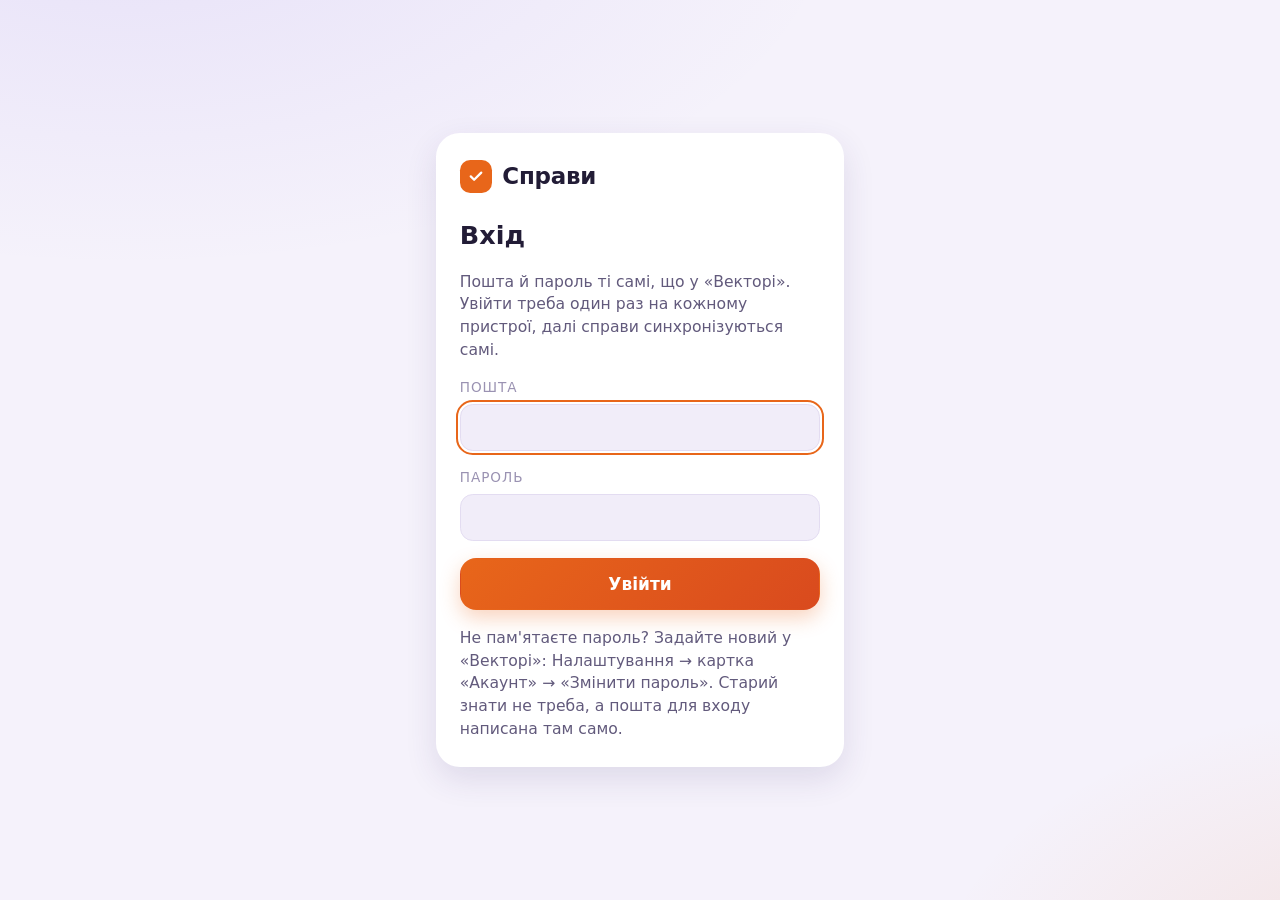
==== commit 97d155aa: "Новий вигляд «сутінки в горах», персонаж і ціль з дорожньою картою Чому: запит на значно крутіший ди" ====
--- a/index.html
+++ b/index.html
@@ -19,7 +19,7 @@
 <meta name="apple-mobile-web-app-title" content="Справи">
 <meta name="format-detection" content="telephone=no">
 <!-- Виконується лише код цього сайту, а звʼязок — тільки з базою -->
-<meta http-equiv="Content-Security-Policy" content="default-src 'self'; script-src 'self'; style-src 'self' 'unsafe-inline' https://fonts.googleapis.com; font-src 'self' data: https://fonts.gstatic.com; img-src 'self' data: blob:; connect-src 'self' https://kcxqienzhopnsqmykhqv.supabase.co https://api.mymemory.translated.net; worker-src 'self'; manifest-src 'self'; object-src 'none'; base-uri 'self'; form-action 'self'">
+<meta http-equiv="Content-Security-Policy" content="default-src 'self'; script-src 'self'; style-src 'self' 'unsafe-inline' https://fonts.googleapis.com; font-src 'self' data: https://fonts.gstatic.com; img-src 'self' data: blob:; connect-src 'self' https://kcxqienzhopnsqmykhqv.supabase.co https://api.mymemory.translated.net https://api.languagetool.org; worker-src 'self'; manifest-src 'self'; object-src 'none'; base-uri 'self'; form-action 'self'">
 </head>
 <body>
 
@@ -56,6 +56,7 @@
       <div class="seg" id="themes"></div>
       <div>Розмір тексту</div>
       <div class="seg" id="sizes"></div>
+      <div id="pushBox"></div>
       <div class="sync" id="sync" data-s="wait"><i></i><span>Підключення…</span></div>
     </div>
   </aside>
@@ -74,6 +75,7 @@
   </main>
   <!-- Телефон: розділи внизу, під великим пальцем, і кнопка нового завдання -->
   <nav class="bnav" id="bnav" aria-label="Розділи"></nav>
+  <button class="fab fab-mic" id="fabMic" type="button" aria-label="Надиктувати справу" hidden><svg width="24" height="24" viewBox="0 0 24 24" fill="none" stroke="currentColor" stroke-width="2" stroke-linecap="round" stroke-linejoin="round"><rect x="9" y="3" width="6" height="11" rx="3"/><path d="M5.5 11a6.5 6.5 0 0013 0M12 17.5V21"/></svg></button>
   <button class="fab" id="fab" type="button" aria-label="Нове завдання"><svg width="26" height="26" viewBox="0 0 24 24" fill="none" stroke="currentColor" stroke-width="2.4" stroke-linecap="round"><path d="M12 5v14M5 12h14"/></svg></button>
 </div>
 <div id="layer"></div>
@@ -90,6 +92,7 @@
 <script src="lingo.js"></script>
 <script src="calendar.js"></script>
 <script src="datepick.js"></script>
+<script src="avatar.js"></script>
 <script src="tasks.js"></script>
 </body>
 </html>
--- a/tasks.css
+++ b/tasks.css
@@ -721,3 +721,188 @@
 .dp-foot { display: flex; justify-content: space-between; margin-top: .5rem; }
 .dp-link { color: var(--accent); padding: .35rem .5rem; border-radius: .5rem; font-weight: 500; }
 .dp-link:hover { background: var(--accent-soft); }
+
+/* ---------- фото в завданні ---------- */
+.field-label .hint { text-transform: none; letter-spacing: 0; }
+.photos { display: flex; flex-wrap: wrap; gap: .5rem; }
+.photo { width: 5.5rem; height: 5.5rem; border-radius: .75rem; overflow: hidden; background: var(--surface-2); border: 1px solid var(--line); padding: 0; flex: none; }
+.photo img { width: 100%; height: 100%; object-fit: cover; display: block; }
+.photo.add { display: flex; flex-direction: column; align-items: center; justify-content: center; gap: .25rem; color: var(--muted); font-size: .75rem; border-style: dashed; }
+.photo.add:hover { color: var(--accent); border-color: var(--accent); }
+.photo.wait { position: relative; }
+.photo.wait::after { content: ""; position: absolute; inset: calc(50% - .7rem); border: 2px solid var(--line); border-top-color: var(--accent); border-radius: 50%; animation: spin .8s linear infinite; }
+.photo.broken { opacity: .5; }
+@keyframes spin { to { transform: rotate(1turn); } }
+.photo-view { position: fixed; inset: 0; z-index: 95; background: rgba(0, 0, 0, .86); display: flex; flex-direction: column; align-items: center; justify-content: center; gap: 1rem; padding: 1rem; }
+.photo-view img { max-width: 100%; max-height: calc(100% - 4.5rem); object-fit: contain; border-radius: .5rem; }
+.photo-bar { display: flex; gap: .75rem; }
+
+/* ---------- виправлення помилок ---------- */
+.fix-preview mark { background: var(--accent-soft); color: inherit; border-radius: .25rem; padding: 0 .1rem; box-shadow: inset 0 -1.5px 0 var(--accent); }
+.fix-card { display: flex; flex-wrap: wrap; align-items: center; gap: .25rem .75rem; }
+.fix-card > .tr-preview { flex-basis: 100%; }
+.fix-note { color: var(--muted); font-size: .9rem; }
+
+/* ---------- голос: велике вікно «Слухаю» знизу, під великий палець ---------- */
+.fab-mic { right: calc(max(16px, env(safe-area-inset-right, 0px)) + 4.4rem) !important; width: 3.2rem !important; height: 3.2rem !important; margin-bottom: .25rem;
+  background: var(--surface) !important; color: var(--accent) !important; border: 1px solid var(--line); }
+.vcap { position: fixed; inset: 0; z-index: 92; background: rgba(0, 0, 0, .45); display: flex; align-items: flex-end; justify-content: center; }
+.vcap-card { width: 100%; max-width: 30rem; background: var(--surface); border-radius: 1.4rem 1.4rem 0 0; padding: 1rem 1.2rem calc(1.2rem + env(safe-area-inset-bottom, 0px));
+  display: flex; flex-direction: column; align-items: center; gap: .7rem; text-align: center; box-shadow: var(--shadow); }
+@media (min-width: 761px) { .vcap { align-items: center; } .vcap-card { border-radius: 1.4rem; } }
+.vcap-top { align-self: stretch; display: flex; justify-content: space-between; align-items: center; }
+.vcap-list { font-size: .85rem; color: var(--muted); display: inline-flex; align-items: center; gap: .4rem; }
+.vcap-list::before { content: ""; width: .6rem; height: .6rem; border-radius: 50%; background: var(--c, var(--accent)); }
+.vcap-mic { width: 5.5rem; height: 5.5rem; border-radius: 50%; display: grid; place-items: center; background: var(--accent-soft); color: var(--accent); }
+.vcap-mic.rec { background: var(--warn); color: var(--bg); animation: rec 1.1s ease-in-out infinite; }
+.vcap-say { font-family: var(--font-display); font-size: 1.25rem; font-weight: 600; min-height: 1.6em; overflow-wrap: anywhere; }
+.vcap-hint { color: var(--muted); font-size: .9rem; }
+.vcap-ok { color: var(--accent); font-weight: 600; }
+.vcap-btns { display: flex; flex-wrap: wrap; justify-content: center; gap: .6rem; margin-top: .3rem; }
+.vcap-btns .btn { min-height: 2.9rem; padding: 0 1.1rem; }
+
+/* ---------- виконавча дисфункція: перший крок, оцінка часу, ліміт зірочок ---------- */
+.first-step { align-self: stretch; display: flex; flex-direction: column; gap: .45rem; padding: .8rem .9rem; border-radius: .9rem; background: var(--accent-soft); }
+.first-step label { font-weight: 600; }
+.first-step-row { display: flex; gap: .5rem; }
+.first-step-row input { flex: 1; min-width: 0; background: var(--surface); border: 1px solid var(--line); border-radius: .7rem; padding: .55rem .7rem; }
+.now-est { display: flex; flex-wrap: wrap; align-items: center; gap: .4rem; color: var(--muted); font-size: .92rem; }
+.now-est button { padding: .35rem .7rem; border-radius: 999px; border: 1px solid var(--line); background: var(--surface); color: var(--fg); }
+.now-est button:hover { border-color: var(--accent); color: var(--accent); }
+.est-pick { align-items: center; color: var(--muted); }
+.star-layer { position: fixed; inset: 0; z-index: 90; }   /* над карткою завдання, з якої теж ставлять зірочку */
+.someday-note { display: flex; flex-wrap: wrap; align-items: center; gap: .5rem .8rem; padding: .7rem .9rem; border-radius: .9rem; background: var(--surface-2); color: var(--muted); font-size: .92rem; }
+.ev-list { display: flex; flex-direction: column; gap: .5rem; }
+.ev-row { display: flex; flex-wrap: wrap; align-items: center; justify-content: space-between; gap: .4rem .8rem; padding: .6rem .75rem; border-radius: .9rem; background: var(--surface-2); }
+.ev-title { font-weight: 500; min-width: 0; overflow-wrap: anywhere; flex: 1 1 12rem; }
+.ev-acts { display: flex; gap: .35rem; flex-wrap: wrap; }
+.ev-acts .btn { padding: .35rem .7rem; font-size: .9rem; }
+.close-day { margin-top: 1rem; }
+.push-row { display: flex; flex-wrap: wrap; align-items: center; gap: .3rem .7rem; margin-bottom: .4rem; }
+.push-on { color: var(--accent); font-weight: 600; }
+.push-hint { color: var(--faint); font-size: .8rem; }
+
+/* ---------- звички й дихання ---------- */
+.chip.habit { font-variant-numeric: tabular-nums; }
+.chip.twice { background: var(--accent-soft); color: var(--accent); }
+.chip.anchor { color: var(--muted); }
+.breath { display: flex; flex-wrap: wrap; align-items: center; gap: .2rem .4rem; min-height: 2.6rem; }
+.breath-bar { flex-basis: 100%; height: 4px; border-radius: 2px; background: var(--accent); transform-origin: left; animation: breath-fill linear forwards; }
+@keyframes breath-fill { from { transform: scaleX(0); } to { transform: scaleX(1); } }
+.easy-of { color: var(--muted); font-size: .9rem; margin-top: -.5rem; }
+.chip.total { color: var(--muted); }
+
+/* ======================================================================
+   Новий вигляд: «сутінки в горах». Глибокий фіолетовий, теплий помаранчевий
+   акцент, скляні картки, привітання з персонажем і дорожня карта цілі.
+   Шар зверху: перевизначає палітру й додає нові частини, не ламаючи старих.
+   ====================================================================== */
+:root {
+  --bg: #141126; --surface: #1d1934; --surface-2: #27213f; --line: #352d50;
+  --fg: #eeebf8; --muted: #a9a2c2; --faint: #766e93;
+  --accent: #ff9b45; --accent-2: #ff6f3c; --accent-ink: #2a1200; --accent-soft: rgba(255, 155, 69, .15);
+  --warn: #ff7d6e; --warn-soft: rgba(255, 125, 110, .14); --star: #ffc95c; --sky: #a1b4ff;
+  --violet: #8b6cff; --violet-soft: rgba(139, 108, 255, .16);
+  --shadow: 0 14px 40px rgba(6, 3, 20, .5);
+  --glow: 0 8px 24px rgba(255, 122, 47, .35);
+}
+@media (prefers-color-scheme: light) {
+  :root:not([data-theme="dark"]) {
+    --bg: #f5f2fb; --surface: #ffffff; --surface-2: #f1edf9; --line: #e3dcf1;
+    --fg: #221c36; --muted: #625a7c; --faint: #9a92b2;
+    --accent: #e8661a; --accent-2: #d94a1e; --accent-ink: #ffffff; --accent-soft: rgba(232, 102, 26, .12);
+    --warn: #cf4b3a; --warn-soft: rgba(207, 75, 58, .1); --star: #d4950a; --sky: #5266d6;
+    --violet: #6d4fe0; --violet-soft: rgba(109, 79, 224, .1);
+    --shadow: 0 12px 32px rgba(60, 40, 110, .12); --glow: 0 8px 20px rgba(232, 102, 26, .28);
+  }
+}
+:root[data-theme="light"] {
+  --bg: #f5f2fb; --surface: #ffffff; --surface-2: #f1edf9; --line: #e3dcf1;
+  --fg: #221c36; --muted: #625a7c; --faint: #9a92b2;
+  --accent: #e8661a; --accent-2: #d94a1e; --accent-ink: #ffffff; --accent-soft: rgba(232, 102, 26, .12);
+  --warn: #cf4b3a; --warn-soft: rgba(207, 75, 58, .1); --star: #d4950a; --sky: #5266d6;
+  --violet: #6d4fe0; --violet-soft: rgba(109, 79, 224, .1);
+  --shadow: 0 12px 32px rgba(60, 40, 110, .12); --glow: 0 8px 20px rgba(232, 102, 26, .28);
+}
+body {
+  background-color: var(--bg);
+  background-image: radial-gradient(60rem 30rem at 10% -10%, var(--violet-soft), transparent 70%),
+    radial-gradient(40rem 24rem at 110% 110%, var(--accent-soft), transparent 70%);
+  background-attachment: fixed;
+}
+.sr-only { position: absolute; width: 1px; height: 1px; overflow: hidden; clip: rect(0 0 0 0); white-space: nowrap; }
+
+/* кнопки: головна — теплий градієнт зі світінням */
+.btn { border-radius: .95rem; transition: transform .12s, box-shadow .15s, background .15s; }
+.btn:active { transform: scale(.97); }
+.btn.primary { background: linear-gradient(135deg, var(--accent), var(--accent-2)); color: var(--accent-ink); box-shadow: var(--glow); }
+.task.done .check, .task.completing .check { background: linear-gradient(135deg, var(--accent), var(--accent-2)); border-color: transparent; }
+.fab { background: linear-gradient(135deg, var(--accent), var(--accent-2)); box-shadow: var(--glow); border-radius: 50%; }
+
+/* картки й колонки: м'яке скло */
+.col, .now-card, .now-empty, .quad, .flat > .task, .plan-card, .drawer, .modal, .add-sheet {
+  border: 1px solid var(--line);
+}
+.col, .quad { border-radius: 1.3rem; background: color-mix(in srgb, var(--surface) 88%, transparent); backdrop-filter: blur(8px); }
+.now-card { border-radius: 1.5rem; background: linear-gradient(160deg, var(--surface-2), var(--surface)); box-shadow: var(--shadow); }
+.chip { border-radius: 999px; }
+.chip.focus { background: var(--accent-soft); color: var(--accent); }
+
+/* ---------- привітання з персонажем ---------- */
+.hero {
+  position: relative; overflow: hidden; display: flex; align-items: flex-end; justify-content: space-between; gap: .5rem;
+  margin: .3rem .55rem .9rem; padding: 1.1rem 1.1rem 0 1.3rem; min-height: 9.5rem; border-radius: 1.6rem; color: #fff;
+  background: linear-gradient(180deg, #2a2156 0%, #4a2f73 55%, #8a3f6d 85%, #d9653f 100%);
+  box-shadow: var(--shadow);
+}
+/* сонце й гори за горизонтом */
+.hero::before {
+  content: ""; position: absolute; inset: auto 0 0 0; height: 62%; pointer-events: none;
+  background:
+    radial-gradient(2.6rem 2.6rem at 64% 78%, rgba(255, 196, 120, .95), rgba(255, 150, 80, .45) 45%, transparent 70%),
+    url("data:image/svg+xml,%3Csvg xmlns='http://www.w3.org/2000/svg' viewBox='0 0 400 100' preserveAspectRatio='none'%3E%3Cpath d='M0 70 L60 38 L95 58 L150 22 L205 62 L250 40 L300 66 L350 30 L400 55 V100 H0Z' fill='%23321f55' opacity='.85'/%3E%3Cpath d='M0 85 L70 60 L120 78 L180 52 L240 80 L300 62 L360 82 L400 70 V100 H0Z' fill='%231c1438'/%3E%3C/svg%3E") bottom / 100% 100% no-repeat;
+}
+.hero > * { position: relative; }
+.hero-text { padding-bottom: 1.1rem; min-width: 0; }
+.hero-hello { font-size: .85rem; opacity: .8; }
+.hero-title { font-family: var(--font-display); font-weight: 700; font-size: 1.75rem; line-height: 1.1; margin: .15rem 0 .35rem; }
+.hero-title em { font-style: normal; background: linear-gradient(90deg, #ffc46b, #ff8a3d); -webkit-background-clip: text; background-clip: text; color: transparent; }
+.hero-line { font-size: .92rem; opacity: .88; max-width: 22rem; }
+.hero-stats { display: flex; flex-wrap: wrap; gap: .4rem; margin-top: .6rem; }
+.hero-stats span { display: inline-flex; align-items: center; gap: .3rem; padding: .2rem .6rem; border-radius: 999px; background: rgba(255, 255, 255, .14); font-size: .8rem; backdrop-filter: blur(6px); }
+.hero .av { flex: none; align-self: flex-end; filter: drop-shadow(0 8px 14px rgba(0, 0, 0, .35)); }
+.hero .av svg { display: block; margin-bottom: -4px; }
+@media (max-width: 760px) {
+  .hero { min-height: 8.4rem; padding-left: 1.1rem; }
+  .hero-title { font-size: 1.45rem; }
+  .hero .av svg { width: 88px; height: auto; }
+}
+
+/* ---------- дорожня карта цілі ---------- */
+.roadmap {
+  margin: 0 .55rem .9rem; padding: 1rem 1.1rem 1.1rem; border-radius: 1.5rem; border: 1px solid var(--line);
+  background: linear-gradient(160deg, var(--surface-2), var(--surface)); box-shadow: var(--shadow);
+  display: flex; flex-direction: column; gap: .35rem;
+}
+.rm-head { display: flex; justify-content: space-between; align-items: center; gap: .5rem; font-size: .82rem; color: var(--muted); }
+.rm-kicker, .rm-deadline { display: inline-flex; align-items: center; gap: .35rem; }
+.rm-kicker { color: var(--accent); font-weight: 600; text-transform: uppercase; letter-spacing: .06em; }
+.rm-deadline.soon { color: var(--warn); }
+.rm-title { text-align: left; font-family: var(--font-display); font-weight: 700; font-size: 1.25rem; line-height: 1.2; overflow-wrap: anywhere; }
+.rm-info { color: var(--muted); font-size: .9rem; font-variant-numeric: tabular-nums; }
+.rm-track { position: relative; height: 7.2rem; margin: .4rem .2rem .2rem; }
+.rm-track > svg { position: absolute; inset: 0; width: 100%; height: 100%; overflow: visible; }
+.rm-path { fill: none; stroke: var(--accent); stroke-width: 3; stroke-dasharray: 2 9; stroke-linecap: round; opacity: .7; vector-effect: non-scaling-stroke; }
+.rm-node {
+  position: absolute; transform: translate(-50%, -50%); width: 2.3rem; height: 2.3rem; border-radius: 50%;
+  display: grid; place-items: center; border: 2px solid var(--line); background: var(--surface-2); color: var(--faint);
+}
+.rm-node.done { background: linear-gradient(135deg, #48c78e, #2fa36f); border-color: transparent; color: #fff; box-shadow: 0 4px 12px rgba(47, 163, 111, .4); }
+.rm-node.now { width: 2.7rem; height: 2.7rem; background: linear-gradient(135deg, var(--accent), var(--accent-2)); border-color: transparent; color: var(--accent-ink); box-shadow: var(--glow); }
+.rm-me { position: absolute; transform: translate(-50%, -108%); pointer-events: none; filter: drop-shadow(0 6px 10px rgba(0, 0, 0, .35)); animation: rm-bob 2.4s ease-in-out infinite; }
+.rm-me svg { display: block; }
+@keyframes rm-bob { 50% { transform: translate(-50%, -114%); } }
+.rm-step { display: flex; align-items: center; gap: .7rem; padding: .7rem .8rem; border-radius: 1rem; background: var(--accent-soft); }
+.rm-step > span { flex: 1; min-width: 0; display: flex; flex-direction: column; overflow-wrap: anywhere; font-weight: 600; }
+.rm-step small { font-weight: 500; color: var(--muted); font-size: .78rem; }
+.rm-step .btn { display: inline-flex; align-items: center; gap: .3rem; padding: .45rem .8rem; }
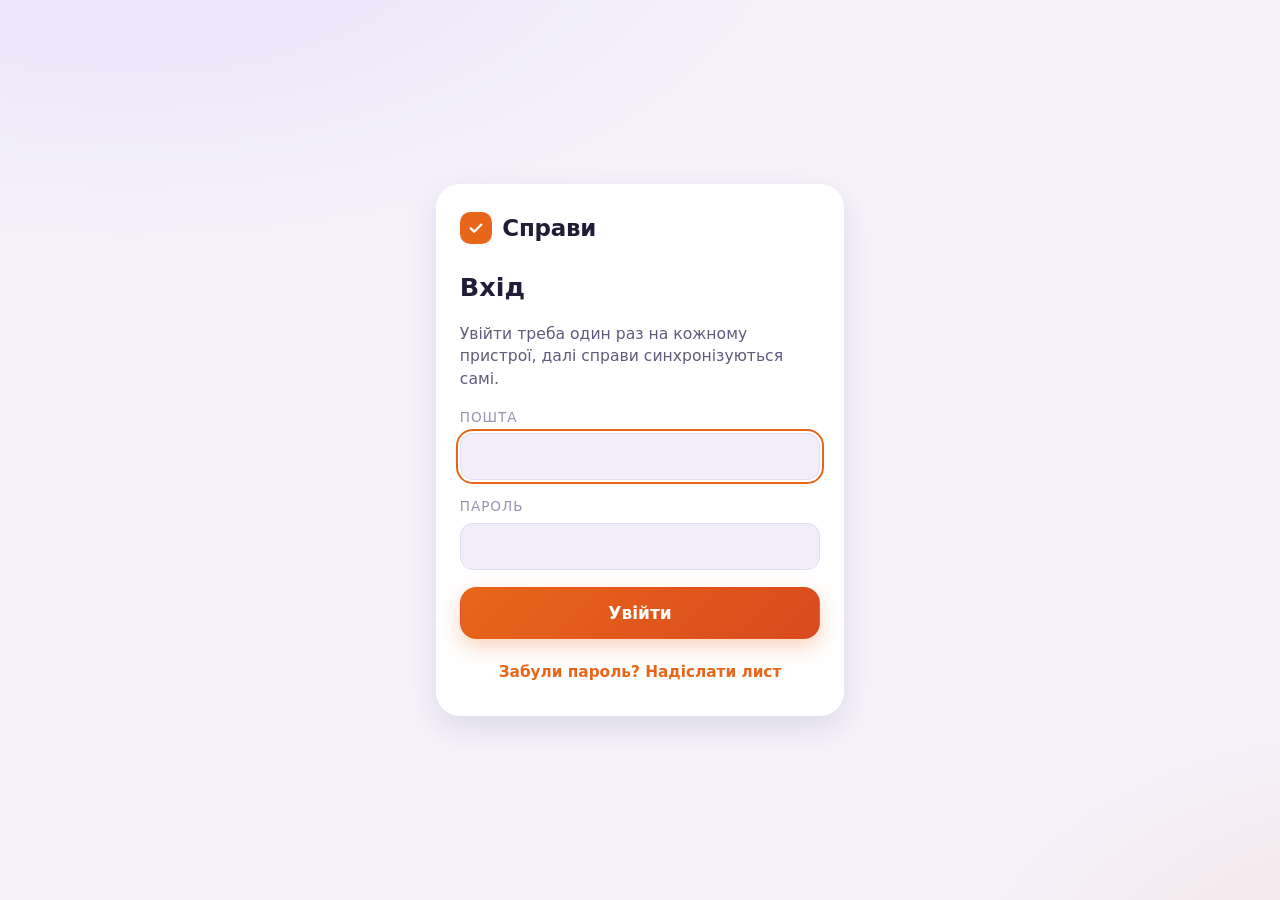
==== commit ca346d24: "Переїзд «Справ» на власний проєкт Supabase (організація Spravy) Чому: старий проєкт ділив організаці" ====
--- a/index.html
+++ b/index.html
@@ -19,7 +19,7 @@
 <meta name="apple-mobile-web-app-title" content="Справи">
 <meta name="format-detection" content="telephone=no">
 <!-- Виконується лише код цього сайту, а звʼязок — тільки з базою -->
-<meta http-equiv="Content-Security-Policy" content="default-src 'self'; script-src 'self'; style-src 'self' 'unsafe-inline' https://fonts.googleapis.com; font-src 'self' data: https://fonts.gstatic.com; img-src 'self' data: blob:; connect-src 'self' https://kcxqienzhopnsqmykhqv.supabase.co https://api.mymemory.translated.net https://api.languagetool.org; worker-src 'self'; manifest-src 'self'; object-src 'none'; base-uri 'self'; form-action 'self'">
+<meta http-equiv="Content-Security-Policy" content="default-src 'self'; script-src 'self'; style-src 'self' 'unsafe-inline' https://fonts.googleapis.com; font-src 'self' data: https://fonts.gstatic.com; img-src 'self' data: blob:; connect-src 'self' https://erhtylomzzqojqarilje.supabase.co https://api.mymemory.translated.net https://api.languagetool.org; worker-src 'self'; manifest-src 'self'; object-src 'none'; base-uri 'self'; form-action 'self'">
 </head>
 <body>
 
@@ -28,7 +28,7 @@
   <form class="login-card" id="loginForm" novalidate>
     <div class="brand"><span class="brand-mark"><svg width="18" height="18" viewBox="0 0 24 24" fill="none" stroke="currentColor" stroke-width="3" stroke-linecap="round" stroke-linejoin="round"><path d="M5 12.5l4.5 4.5L19 7.5"/></svg></span>Справи</div>
     <h1 class="login-title">Вхід</h1>
-    <p class="login-hint">Пошта й пароль ті самі, що у «Векторі». Увійти треба один раз на кожному пристрої, далі справи синхронізуються самі.</p>
+    <p class="login-hint">Увійти треба один раз на кожному пристрої, далі справи синхронізуються самі.</p>
     <div class="field">
       <label for="lgEmail">Пошта</label>
       <input id="lgEmail" type="email" autocomplete="username" required>
@@ -39,7 +39,7 @@
     </div>
     <p class="login-err" id="lgErr" role="alert" hidden></p>
     <button class="btn primary" id="lgBtn" type="submit">Увійти</button>
-    <p class="login-hint">Не пам'ятаєте пароль? Задайте новий у «Векторі»: Налаштування → картка «Акаунт» → «Змінити пароль». Старий знати не треба, а пошта для входу написана там само.</p>
+    <button class="link-btn" id="lgForgot" type="button">Забули пароль? Надіслати лист</button>
   </form>
 </div>
 
